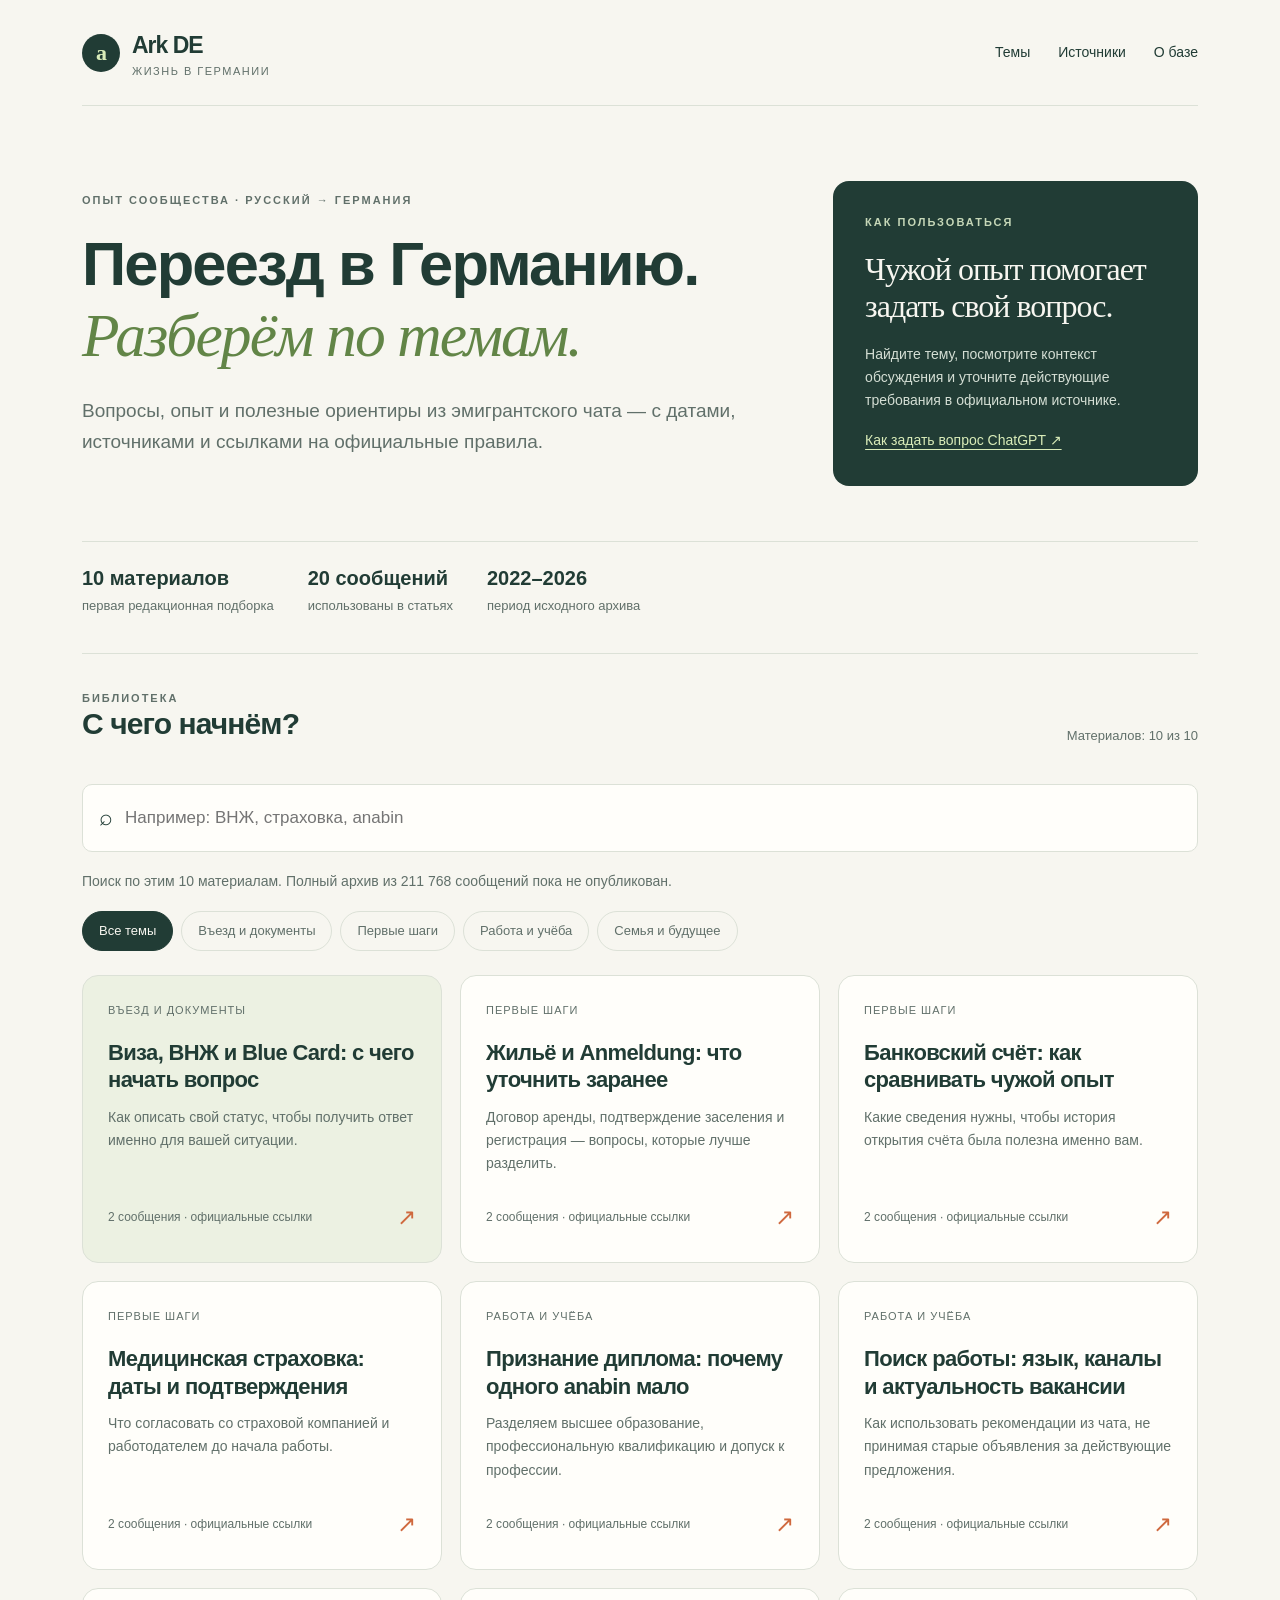
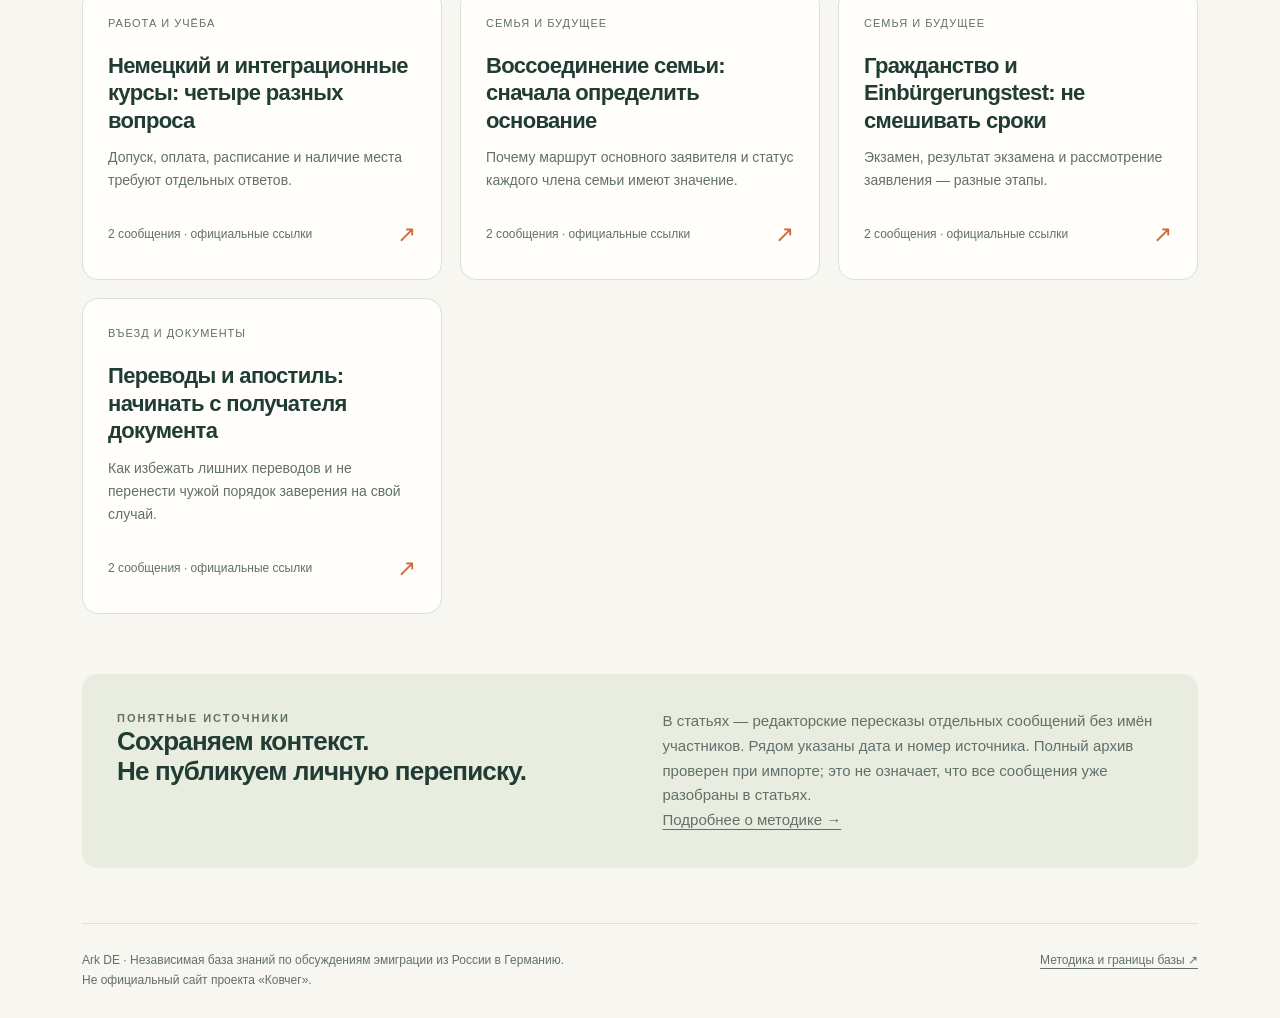
==== docs/index.html @ 1596ff9d "Publish initial Ark DE articles, anonymized sources and static website" ====
<!doctype html><html lang="ru"><head><meta charset="utf-8"><meta name="viewport" content="width=device-width,initial-scale=1">
<title>Переезд и жизнь в Германии · Ark DE</title><meta name="description" content="Русскоязычная база знаний об эмиграции из России в Германию: 10 тем, датированные обсуждения и официальные источники."><link rel="canonical" href="https://vladdez.github.io/ark-de/">
<meta property="og:type" content="website"><meta property="og:locale" content="ru_RU"><meta property="og:site_name" content="Ark DE"><meta property="og:title" content="Переезд и жизнь в Германии"><meta property="og:description" content="Русскоязычная база знаний об эмиграции из России в Германию: 10 тем, датированные обсуждения и официальные источники."><meta property="og:url" content="https://vladdez.github.io/ark-de/"><meta name="twitter:card" content="summary"><meta name="twitter:title" content="Переезд и жизнь в Германии"><meta name="twitter:description" content="Русскоязычная база знаний об эмиграции из России в Германию: 10 тем, датированные обсуждения и официальные источники.">
<meta name="theme-color" content="#213c35"><link rel="stylesheet" href="assets/site.css"><script src="assets/site.js" defer></script></head><body>
<a class="skip" href="#main">К содержанию</a><div class="wrap"><header class="header"><a class="brand" href="index.html"><span class="brandmark" aria-hidden="true">a</span><span>Ark DE<small>Жизнь в Германии</small></span></a><nav aria-label="Основная навигация"><a href="index.html#topics">Темы</a><a href="sources/index.html">Источники</a><a href="about/index.html">О базе</a></nav></header>
<main id="main"><section class="hero"><div><div class="eyebrow">Опыт сообщества · Русский → Германия</div><h1>Переезд в Германию.<br><em>Разберём по темам.</em></h1><p class="lead">Вопросы, опыт и полезные ориентиры из эмигрантского чата — с датами, источниками и ссылками на официальные правила.</p></div><aside class="hero-note"><div class="eyebrow">Как пользоваться</div><h2>Чужой опыт помогает<br>задать свой вопрос.</h2><p>Найдите тему, посмотрите контекст обсуждения и уточните действующие требования в официальном источнике.</p><a href="about/index.html#ask">Как задать вопрос ChatGPT ↗</a></aside></section>
<div class="stats"><div><strong>10 материалов</strong>первая редакционная подборка</div><div><strong>20 сообщений</strong>использованы в статьях</div><div><strong>2022–2026</strong>период исходного архива</div></div>
<section class="catalogue" id="topics"><div class="section-heading"><div><div class="eyebrow">Библиотека</div><h2>С чего начнём?</h2></div><p id="result-count" role="status" aria-live="polite">Материалов: 10 из 10</p></div>
<label for="search" class="sr-only">Поиск по опубликованным материалам</label><div class="searchbox"><span aria-hidden="true">⌕</span><input id="search" type="search" placeholder="Например: ВНЖ, страховка, anabin" autocomplete="off"><button id="clear-search" type="button" hidden>Очистить</button></div><p class="note">Поиск по этим 10 материалам. Полный архив из 211 768 сообщений пока не опубликован.</p><div class="filters" aria-label="Фильтр по теме"><button type="button" data-filter="" aria-pressed="true">Все темы</button><button type="button" data-filter="Въезд и документы" aria-pressed="false">Въезд и документы</button><button type="button" data-filter="Первые шаги" aria-pressed="false">Первые шаги</button><button type="button" data-filter="Работа и учёба" aria-pressed="false">Работа и учёба</button><button type="button" data-filter="Семья и будущее" aria-pressed="false">Семья и будущее</button></div><noscript><p class="note">Для поиска включите JavaScript. Все статьи доступны по ссылкам ниже.</p></noscript><div class="cards"><a class="card" href="visa-and-residence/index.html" data-category="Въезд и документы" data-search="Виза, ВНЖ и Blue Card: с чего начать вопрос Как описать свой статус, чтобы получить ответ именно для вашей ситуации. виза внж blue card blaue karte Aufenthaltstitel Aufenthaltserlaubnis Fiktionsbescheinigung голубая карта абх Вопрос «у меня Blue Card, что делать?» стоит дополнить точным документом и действием, которое вы планируете. Эта заметка помогает сформулировать вопрос; она не определяет право на въезд или работу. Укажите цель вопроса: въезд, первая подача, продление, смена работы или поездка за пределы Германии. Запишите название действующего документа, параграф и срок действия. Не публикуйте номер документа или его фотографию с личными данными. Добавьте город и ответственное Ausländerbehörde: порядок записи и перечень запрашиваемых подтверждений нужно смотреть у своего ведомства. Сверьте требования с официальной страницей именно вашего основания пребывания. Для Blue Card используйте отдельную страницу ЕС и инструкции своего ведомства. В переписке словом «блю карта» называют разные документы. Один из участников отдельно уточняет, находится ли у человека на руках виза или уже карточка ВНЖ. Без этого уточнения ответ о продлении может относиться к другой ситуации. В другой ветке участники обсуждают разницу между основанием пребывания и документами, которыми его подтверждают. Полезный вывод из этой ветки — переписывать точное название документа, а не только разговорное название статуса."><span class="category">Въезд и документы</span><h3>Виза, ВНЖ и Blue Card: с чего начать вопрос</h3><p>Как описать свой статус, чтобы получить ответ именно для вашей ситуации.</p><span class="card-foot"><span>2 сообщения · официальные ссылки</span><span class="arrow" aria-hidden="true">↗</span></span></a><a class="card" href="housing-and-anmeldung/index.html" data-category="Первые шаги" data-search="Жильё и Anmeldung: что уточнить заранее Договор аренды, подтверждение заселения и регистрация — вопросы, которые лучше разделить. жилье жильё аренда квартира anmeldung прописка регистрация Wohnungsgeberbestätigung саблет sublet Берлинский Welcome Center объясняет, что Wohnungsgeberbestätigung подтверждает заселение и используется при регистрации адреса. Это хороший ориентир для терминов; местную процедуру проверяйте по месту проживания. До заключения договора уточните, кто предоставит Wohnungsgeberbestätigung после фактического заселения. Проверьте, какие проживающие будут указаны в подтверждении и соответствует ли дата реальному въезду. Откройте страницу Anmeldung своего муниципалитета: найдите перечень документов и способ записи. Если документы не выдают или случай нестандартный, опишите ситуацию непосредственно в Bürgeramt; не подменяйте подтверждение предположением из чата. В чате есть вопрос о регистрации при субаренде, когда подтверждение заселения не предоставляют. Наличие договора и возможность получить Wohnungsgeberbestätigung обсуждаются как отдельные вопросы. Другая ветка касается регистрации членов семьи в арендованной квартире: участники уточняют, кто выдаёт подтверждение и кто должен быть в нём указан. Ответ из одной семейной ситуации нельзя автоматически переносить на другую."><span class="category">Первые шаги</span><h3>Жильё и Anmeldung: что уточнить заранее</h3><p>Договор аренды, подтверждение заселения и регистрация — вопросы, которые лучше разделить.</p><span class="card-foot"><span>2 сообщения · официальные ссылки</span><span class="arrow" aria-hidden="true">↗</span></span></a><a class="card" href="bank-account/index.html" data-category="Первые шаги" data-search="Банковский счёт: как сравнивать чужой опыт Какие сведения нужны, чтобы история открытия счёта была полезна именно вам. банк счет счёт girokonto basiskonto sperrkonto банковский российский паспорт деньги перевод BaFin описывает Basiskonto как счёт с базовыми платёжными функциями. Возможность получить конкретный продукт и причины отказа нужно рассматривать по актуальным условиям; старая история успешного открытия не является гарантией. Назовите нужный продукт: обычный платёжный счёт, Basiskonto или блокированный счёт для конкретной процедуры. Сравнивайте истории с учётом даты, банка, способа подачи, гражданства, страны проживания и имеющихся документов. Запросите у банка действующий перечень документов, тариф и порядок подтверждения личности. Если получен отказ, сохраните его формулировку. Для вопроса о Basiskonto отдельно изучите информацию BaFin, а не только отзывы об обычных счетах. В обсуждении ноября 2026 года предлагают уточнять условия в другом отделении или банке. Это совет участника, а не подтверждение, что конкретный банк принимает всех заявителей с одинаковым статусом. В ранней ветке человек спрашивает, как оплачивать аренду до открытия счёта, когда ещё нет части местных документов. Вопрос о временном способе оплаты отличается от вопроса о постоянном банковском обслуживании."><span class="category">Первые шаги</span><h3>Банковский счёт: как сравнивать чужой опыт</h3><p>Какие сведения нужны, чтобы история открытия счёта была полезна именно вам.</p><span class="card-foot"><span>2 сообщения · официальные ссылки</span><span class="arrow" aria-hidden="true">↗</span></span></a><a class="card" href="health-insurance/index.html" data-category="Первые шаги" data-search="Медицинская страховка: даты и подтверждения Что согласовать со страховой компанией и работодателем до начала работы. страховка страхование медицинская krankenkasse GKV PKV TK AOK Mitgliedsbescheinigung Официальный портал Make it in Germany отдельно обращает внимание на непрерывность покрытия при переезде. Сообщение участника о своей страховке не устанавливает условия приёма для другого человека. Уточните точное название страхового продукта и основание для оформления у самой страховой компании. Сопоставьте три даты: въезд, начало работы и начало страхового покрытия. Попросите работодателя назвать необходимое подтверждение, а страховую компанию — объяснить порядок его выдачи. Получите письменный ответ о покрытии периода между приездом и началом основной страховки, если такой промежуток есть. В одной ветке обсуждение упирается в название вида страхования: участник предлагает уточнить, идёт ли речь о добровольном членстве в государственной системе. Это показывает, почему общего слова «страховка» бывает недостаточно. В другой ветке отдел кадров просит Mitgliedsbescheinigung, а заявитель пытается понять, кто оформляет страховку и с какой даты она начнётся. Участники дают разные объяснения процесса."><span class="category">Первые шаги</span><h3>Медицинская страховка: даты и подтверждения</h3><p>Что согласовать со страховой компанией и работодателем до начала работы.</p><span class="card-foot"><span>2 сообщения · официальные ссылки</span><span class="arrow" aria-hidden="true">↗</span></span></a><a class="card" href="qualification-recognition/index.html" data-category="Работа и учёба" data-search="Признание диплома: почему одного anabin мало Разделяем высшее образование, профессиональную квалификацию и допуск к профессии. диплом признание anabin anerkennung ZAB вуз колледж профессия образование H+ Официальный портал различает регулируемые и нерегулируемые профессии. Для регулируемых профессий признание квалификации имеет самостоятельное значение. Наличие вуза в базе нельзя считать универсальным ответом на все вопросы о признании. Определите, какой документ у вас есть: диплом вуза, профессиональное образование или другая квалификация. Уточните, для чего требуется подтверждение: для визы, работодателя, поступления или допуска к профессии. Найдите свою профессию на официальном портале Anerkennung in Deutschland и ответственное ведомство. Запросите перечень документов для своего случая до оплаты переводов и заверений. Участник пишет, что его диплом есть в anabin, но для регулируемой профессии всё равно понадобилась процедура признания. В этой же ветке уточняют, что ответственное ведомство зависит от специальности и земли. В другой ветке совет проверить anabin не отвечает на исходный вопрос о среднем профессиональном образовании: собеседник замечает, что ищет информацию о колледже, а не о вузе."><span class="category">Работа и учёба</span><h3>Признание диплома: почему одного anabin мало</h3><p>Разделяем высшее образование, профессиональную квалификацию и допуск к профессии.</p><span class="card-foot"><span>2 сообщения · официальные ссылки</span><span class="arrow" aria-hidden="true">↗</span></span></a><a class="card" href="job-search/index.html" data-category="Работа и учёба" data-search="Поиск работы: язык, каналы и актуальность вакансии Как использовать рекомендации из чата, не принимая старые объявления за действующие предложения. работа вакансии jobsuche bewerbung резюме английский немецкий трудоустройство Bundesagentur für Arbeit перечисляет разные каналы поиска, включая собственную Jobsuche и сайты компаний. Архив чата полезен для идей и контекста; актуальную вакансию нужно проверять отдельно. Укажите профессию, регион, рабочие языки и ограничения по занятости в вашем документе. Проверьте вакансию на сайте работодателя и дату последнего обновления. Используйте несколько каналов: официальный поиск вакансий, сайты работодателей и подходящие локальные объявления. Ведите список откликов: ссылка, дата, требования к языку и следующий шаг. Не считайте отсутствие ответа достаточным объяснением причины отказа. В ответ на вопрос о работе с ограниченным немецким предлагают смотреть объявления непосредственно в магазинах и кафе и спрашивать о возможностях на месте. Это дополнительный канал поиска из обсуждения, а не обещание трудоустройства. В другой ветке участник рассказывает, что обсуждаемая вакансия уже закрыта, и делится опытом формально опубликованного предложения. Такие сообщения помогают помнить о дате объявления, но не доказывают, что любая вакансия без ответа является фиктивной."><span class="category">Работа и учёба</span><h3>Поиск работы: язык, каналы и актуальность вакансии</h3><p>Как использовать рекомендации из чата, не принимая старые объявления за действующие предложения.</p><span class="card-foot"><span>2 сообщения · официальные ссылки</span><span class="arrow" aria-hidden="true">↗</span></span></a><a class="card" href="german-courses/index.html" data-category="Работа и учёба" data-search="Немецкий и интеграционные курсы: четыре разных вопроса Допуск, оплата, расписание и наличие места требуют отдельных ответов. немецкий язык курсы integrationskurs bamf интеграционные вечерние обучение B1 B2 Полезный вопрос организатору курса должен включать ваш статус, уровень языка, доступное расписание и вопрос об оплате. Ответ «курсы есть» не закрывает эти четыре пункта. Проверьте условия допуска к курсу для вашего статуса по информации BAMF. Отдельно выясните размер оплаты и применимые основания освобождения: это не тот же вопрос, что допуск. Уточните у организатора наличие мест, расписание, вступительное тестирование и возможность совмещать курс с работой. Скачивайте форму с актуальной страницы BAMF, а не из старого вложения в переписке. В обсуждении совмещения полной занятости с изучением языка участники ссылаются на интеграционные курсы и заявление BAMF. Затем возникают отдельные вопросы: куда подавать заявление, платно ли обучение и какое обоснование указать. В более позднем сообщении снова публикуется ссылка на форму заявления BAMF. Наличие формы помогает найти процедуру, но само по себе не подтверждает допуск или освобождение от оплаты."><span class="category">Работа и учёба</span><h3>Немецкий и интеграционные курсы: четыре разных вопроса</h3><p>Допуск, оплата, расписание и наличие места требуют отдельных ответов.</p><span class="card-foot"><span>2 сообщения · официальные ссылки</span><span class="arrow" aria-hidden="true">↗</span></span></a><a class="card" href="family-reunification/index.html" data-category="Семья и будущее" data-search="Воссоединение семьи: сначала определить основание Почему маршрут основного заявителя и статус каждого члена семьи имеют значение. семья воссоединение супруг супруги дети familiennachzug family reunification Слово «воссоединение» не описывает все условия конкретного маршрута. Для вопроса нужны статус приглашающего, отношения между заявителями и место подачи; личные номера документов для этого не нужны. Определите точное основание и документ человека, к которому планируется переезд. Уточните состав семьи и какие документы подтверждают отношения в вашей процедуре. Откройте требования компетентного консульства и отдельно информацию для соответствующего типа воссоединения. Если рассматривается смена основания, сравните требования и последствия с ведомством или профильным консультантом до принятия решения. В раннем вопросе участник пытается понять, что означает «супруг плюс воссоединение» применительно к переезду на языковые курсы. Ответ направляет к перечню документов посольства, а не к универсальному пакету из чата. Другая дискуссия сравнивает сохранение семейного основания и переход на собственное рабочее основание после трудоустройства. В ней обсуждаются независимость статуса и дальнейшие планы; это не готовая рекомендация менять документ."><span class="category">Семья и будущее</span><h3>Воссоединение семьи: сначала определить основание</h3><p>Почему маршрут основного заявителя и статус каждого члена семьи имеют значение.</p><span class="card-foot"><span>2 сообщения · официальные ссылки</span><span class="arrow" aria-hidden="true">↗</span></span></a><a class="card" href="citizenship-and-test/index.html" data-category="Семья и будущее" data-search="Гражданство и Einbürgerungstest: не смешивать сроки Экзамен, результат экзамена и рассмотрение заявления — разные этапы. гражданство einbürgerung einbuergerung test тест натурализация паспорт сроки Сравнивайте сроки только внутри одного этапа и с учётом даты сообщения. Из ответа «результат пришёл за месяц» нельзя вывести срок выдачи гражданства или обещание для следующей сдачи. Назовите процедуру, о которой спрашиваете, и орган, который рассматривает дело. Разделите ожидание записи на тест, получение результата и рассмотрение заявления о гражданстве. Спросите экзаменационный центр о порядке выдачи результата и способе уточнения его статуса. Используйте официальный каталог BAMF для подготовки; действующие условия гражданства проверяйте у компетентного ведомства. В одной ветке участник предупреждает, что статистику приобретения гражданства по заявлению в особой процедуре нельзя смешивать со статистикой натурализации. Одинаковое слово «гражданство» может скрывать разные основания. В другой ветке спрашивают о времени получения результата Einbürgerungstest и возможности записи в другом регионе. Ответ участника о сроке является отдельным наблюдением, а не обещанием экзаменационного центра."><span class="category">Семья и будущее</span><h3>Гражданство и Einbürgerungstest: не смешивать сроки</h3><p>Экзамен, результат экзамена и рассмотрение заявления — разные этапы.</p><span class="card-foot"><span>2 сообщения · официальные ссылки</span><span class="arrow" aria-hidden="true">↗</span></span></a><a class="card" href="translations-and-apostille/index.html" data-category="Въезд и документы" data-search="Переводы и апостиль: начинать с получателя документа Как избежать лишних переводов и не перенести чужой порядок заверения на свой случай. перевод апостиль заверение нотариус документы диплом свидетельство консульство переводчик В FAQ германского посольства в Москве отдельно описаны апостиль и перевод; при наличии апостиля требуется перевод и его содержания. Используйте памятку своей процедуры: требования одного получателя не становятся универсальным правилом. Определите получателя: конкретное консульство, ведомство признания, университет или другой орган. Найдите перечень документов для нужной процедуры и проверьте дату его обновления. Уточните, нужен ли апостиль, на каком документе, кто вправе сделать перевод и какое заверение принимается. Проверьте, должен ли перевод включать апостиль. Согласуйте последовательность действий до заказа услуг. В переписке о визе участники спорят, на что должен ставиться апостиль и что переводить. Один ответ ссылается на памятку консульства, но сопровождается личным опытом оформления другого набора документов. В другом обсуждении речь идёт о переводе, сделанном в одной стране для подачи в другой. Предлагаемые участниками общие правила нельзя применять без проверки у принимающего учреждения."><span class="category">Въезд и документы</span><h3>Переводы и апостиль: начинать с получателя документа</h3><p>Как избежать лишних переводов и не перенести чужой порядок заверения на свой случай.</p><span class="card-foot"><span>2 сообщения · официальные ссылки</span><span class="arrow" aria-hidden="true">↗</span></span></a></div><div id="empty" class="empty" hidden><h3>Пока нет такого материала</h3><p>Попробуйте другое слово или сбросьте фильтр.</p><button class="copy" id="reset-filters" type="button">Сбросить поиск</button></div></section>
<section class="banner"><div><div class="eyebrow">Понятные источники</div><h2>Сохраняем контекст.<br>Не публикуем личную переписку.</h2></div><div><p>В статьях — редакторские пересказы отдельных сообщений без имён участников. Рядом указаны дата и номер источника. Полный архив проверен при импорте; это не означает, что все сообщения уже разобраны в статьях.</p><p><a href="about/index.html">Подробнее о методике →</a></p></div></section></main><footer class="footer"><p>Ark DE · Независимая база знаний по обсуждениям эмиграции из России в Германию.<br>Не официальный сайт проекта «Ковчег».</p><a href="about/index.html">Методика и границы базы ↗</a></footer></div></body></html>
---- docs/assets/site.css ----
:root{--ink:#213c35;--muted:#61706a;--paper:#f7f6f0;--white:#fffefa;--line:#dce1d7;--accent:#d9ecb9;--orange:#cf693e;--radius:16px}*{box-sizing:border-box}html{scroll-behavior:smooth;scroll-padding-top:24px}body{margin:0;background:var(--paper);color:var(--ink);font:17px/1.65 -apple-system,BlinkMacSystemFont,"Segoe UI",sans-serif}a{color:inherit;text-underline-offset:4px}a:hover{color:#527d31}button,input{font:inherit}button{cursor:pointer}a:focus-visible,button:focus-visible,input:focus-visible,summary:focus-visible{outline:3px solid #cc6b3d;outline-offset:4px}.wrap{max-width:1180px;margin:auto;padding:0 32px}.skip{position:absolute;top:-100px;left:12px;background:var(--white);z-index:10;padding:12px}.skip:focus{top:12px}.header{display:flex;align-items:center;justify-content:space-between;gap:30px;padding:27px 0;border-bottom:1px solid var(--line)}.brand{display:flex;align-items:center;gap:12px;text-decoration:none;font-size:23px;font-weight:750;letter-spacing:-1px}.brandmark{display:grid;place-items:center;width:38px;height:38px;background:var(--ink);color:var(--accent);border-radius:50%;font:700 22px Georgia,serif}.brand small{display:block;font:11px/1.2 sans-serif;letter-spacing:1.5px;text-transform:uppercase;color:var(--muted)}nav{display:flex;gap:28px;font-size:14px}nav a{text-decoration:none}.hero{display:grid;grid-template-columns:1.4fr .75fr;gap:70px;align-items:center;padding:75px 0 55px}.eyebrow{font-size:11px;font-weight:750;letter-spacing:2px;text-transform:uppercase;color:var(--muted)}h1,h2,h3{line-height:1.15;letter-spacing:-.03em}h1{font-size:clamp(36px,4.8vw,66px);font-weight:620;margin:20px 0 24px;max-width:800px}h1 em{font-family:Georgia,serif;font-weight:400;color:#628547}h2{font-size:30px;margin:0 0 18px}h3{font-size:23px;margin:12px 0 18px}.lead{font-size:19px;max-width:660px;color:var(--muted)}.hero-note{background:var(--ink);border-radius:var(--radius);padding:32px;color:var(--paper);position:relative}.hero-note .eyebrow{color:#c6d7b8}.hero-note h2{font:normal 32px/1.15 Georgia,serif;letter-spacing:-1px;margin-top:20px}.hero-note p{font-size:14px;color:#d4ded4}.hero-note a{font-size:14px;color:var(--accent)}.stats{display:flex;gap:34px;border-top:1px solid var(--line);padding:20px 0 36px;color:var(--muted);font-size:13px}.stats strong{font-size:20px;color:var(--ink);display:block}.catalogue{padding:35px 0 60px;border-top:1px solid var(--line)}.section-heading{display:flex;align-items:end;justify-content:space-between;gap:20px;margin-bottom:25px}.section-heading p{font-size:13px;color:var(--muted)}.searchbox{background:var(--white);border:1px solid var(--line);border-radius:10px;display:flex;align-items:center;margin:12px 0 18px;padding:4px 16px}.searchbox span{font-size:23px;margin-right:12px}.searchbox input{width:100%;border:0;background:transparent;padding:15px 0;outline:none;color:var(--ink)}.searchbox button{border:0;background:none;font-size:14px;color:var(--muted);padding:10px}.filters{display:flex;gap:8px;flex-wrap:wrap;margin:18px 0 24px}.filters button{border:1px solid var(--line);background:transparent;border-radius:30px;padding:8px 16px;font-size:13px;color:var(--muted)}.filters button[aria-pressed=true]{background:var(--ink);border-color:var(--ink);color:var(--paper)}.cards{display:grid;grid-template-columns:repeat(3,minmax(0,1fr));gap:18px}.card{position:relative;display:flex;flex-direction:column;min-height:285px;background:var(--white);border:1px solid var(--line);border-radius:var(--radius);padding:25px;text-decoration:none;transition:transform .15s,border-color .15s}.card:hover{transform:translateY(-3px);border-color:#8b9d7e;color:var(--ink)}.card .category{font-size:11px;text-transform:uppercase;letter-spacing:1px;color:var(--muted)}.card h3{font-size:22px;font-weight:620;line-height:1.25;margin:20px 0 12px}.card p{font-size:14px;color:var(--muted);margin:0 0 24px}.card-foot{display:flex;justify-content:space-between;align-items:center;font-size:12px;margin-top:auto;color:var(--muted)}.arrow{font-size:23px;color:var(--orange)}.card:first-child{background:#ecf1e2}.empty{padding:30px;border:1px dashed var(--line);border-radius:12px}.banner{display:grid;grid-template-columns:1fr 1fr;gap:45px;border-radius:var(--radius);padding:35px;background:#e9eddf;margin-bottom:55px}.banner p{margin:0;color:var(--muted);font-size:15px}.banner h2{font-size:26px}.footer{display:flex;justify-content:space-between;gap:25px;padding:27px 0;border-top:1px solid var(--line);font-size:12px;color:var(--muted)}.footer p{margin:0;max-width:650px}.breadcrumbs{font-size:13px;color:var(--muted);margin:35px 0 25px}.article-head{max-width:920px;margin:25px 0 35px}.article-head h1{font-size:clamp(34px,4.2vw,54px)}.meta{font-size:13px;color:var(--muted);margin-top:20px}.layout{display:grid;grid-template-columns:minmax(0,760px) 250px;gap:55px;padding:10px 0 65px;align-items:start}.prose h2{font-size:28px;margin:38px 0 17px}.prose p{margin:0 0 20px}.prose li{margin-bottom:14px}.prose ol,.prose ul{padding-left:25px}.callout{background:#e9eddf;border-radius:12px;padding:24px;margin:25px 0}.callout p:last-child{margin-bottom:0}.note{font-size:14px;color:var(--muted)}.source-link{white-space:nowrap;font-size:12px;margin-left:6px;color:#617443}.toc{position:sticky;top:25px;border-top:2px solid var(--ink);padding-top:20px;font-size:14px}.toc a{display:block;margin:12px 0}.toc .note{font-size:12px}.resources{list-style:none;padding:0!important}.resources li{border-top:1px solid var(--line);padding:14px 0;margin:0}.resources a{font-size:15px}.sources-grid{display:grid;grid-template-columns:1fr 1fr;gap:20px;padding:25px 0 60px}.source{background:var(--white);border:1px solid var(--line);border-radius:12px;padding:25px;scroll-margin-top:25px}.source:target{outline:2px solid var(--orange)}.source h2{font-size:20px}.source p{font-size:15px}.source .note{font-size:12px;overflow-wrap:anywhere}.source details{font-size:12px;color:var(--muted)}.source code{overflow-wrap:anywhere}.badge{display:inline-block;font-size:11px;padding:3px 9px;background:#e9eddf;border-radius:5px}.copy{padding:12px 18px;border:0;border-radius:8px;background:var(--ink);color:var(--paper);font-size:14px}.prompt{font-size:14px;line-height:1.7;white-space:pre-wrap;background:var(--white);border:1px solid var(--line);padding:20px;border-radius:10px;overflow-wrap:anywhere}.sr-only{position:absolute;width:1px;height:1px;margin:-1px;overflow:hidden;clip:rect(0,0,0,0)}[hidden]{display:none!important}@media(max-width:950px){.hero{gap:30px}.cards{grid-template-columns:repeat(2,minmax(0,1fr))}.layout{grid-template-columns:minmax(0,1fr) 190px;gap:30px}.wrap{padding:0 24px}}@media(max-width:650px){body{font-size:16px}.wrap{padding:0 19px}.header{align-items:flex-start;gap:16px;padding:20px 0}nav{gap:14px;font-size:12px;flex-wrap:wrap;justify-content:flex-end;max-width:180px}.brand{font-size:21px}.brand small{font-size:9px}.hero{grid-template-columns:1fr;padding:40px 0 30px;gap:24px}.hero-note{padding:24px}.hero-note h2{font-size:28px}.lead{font-size:17px}.stats{gap:22px;flex-wrap:wrap}.stats strong{font-size:18px}.cards,.sources-grid,.banner,.layout{grid-template-columns:1fr}.card{min-height:240px}.section-heading{align-items:start;flex-direction:column;gap:0}.section-heading p{margin-top:0}.banner{gap:14px;padding:25px}.footer{flex-direction:column}.toc{position:static;grid-row:1}.toc a{display:inline-block;margin-right:15px}.toc .note{display:none}.article-head h1{font-size:35px}.filters button{padding:8px 11px}.searchbox{padding:4px 10px}.searchbox input{font-size:15px}}@media(prefers-reduced-motion:reduce){html{scroll-behavior:auto}.card{transition:none}}
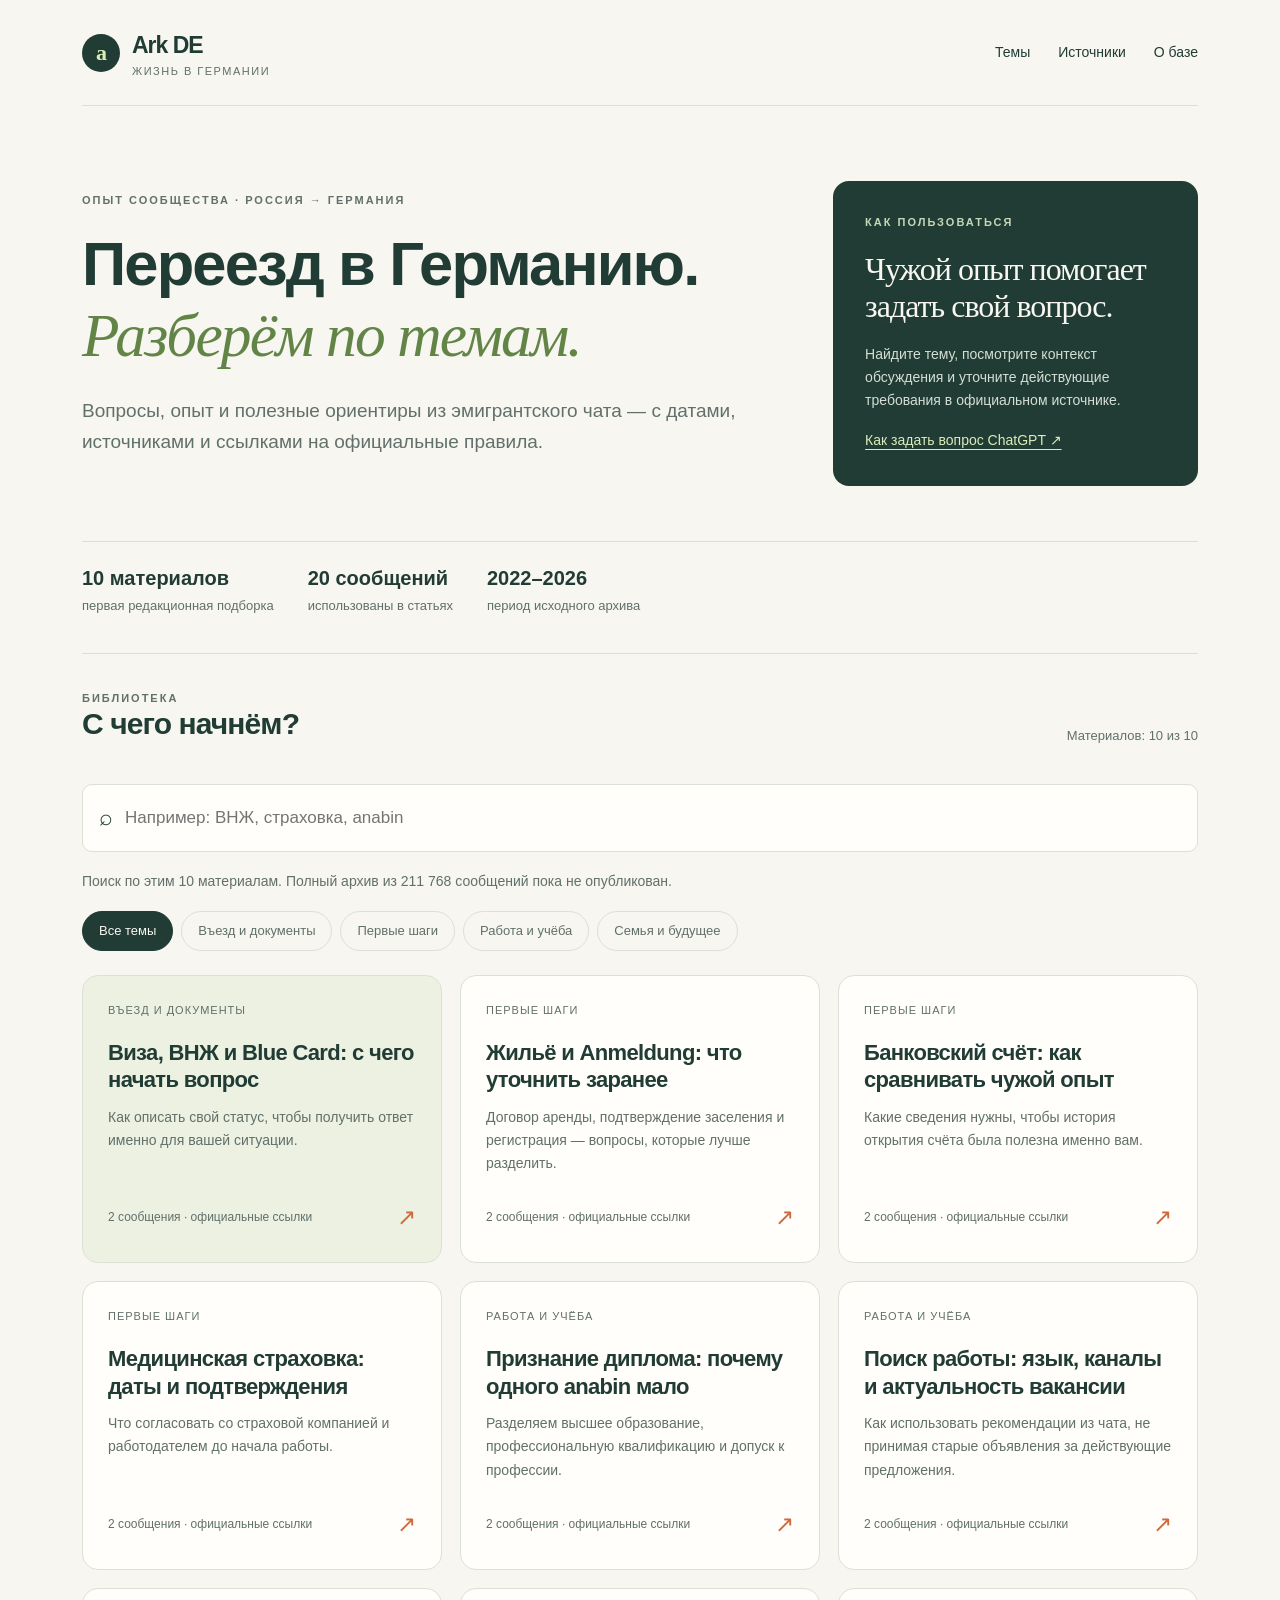
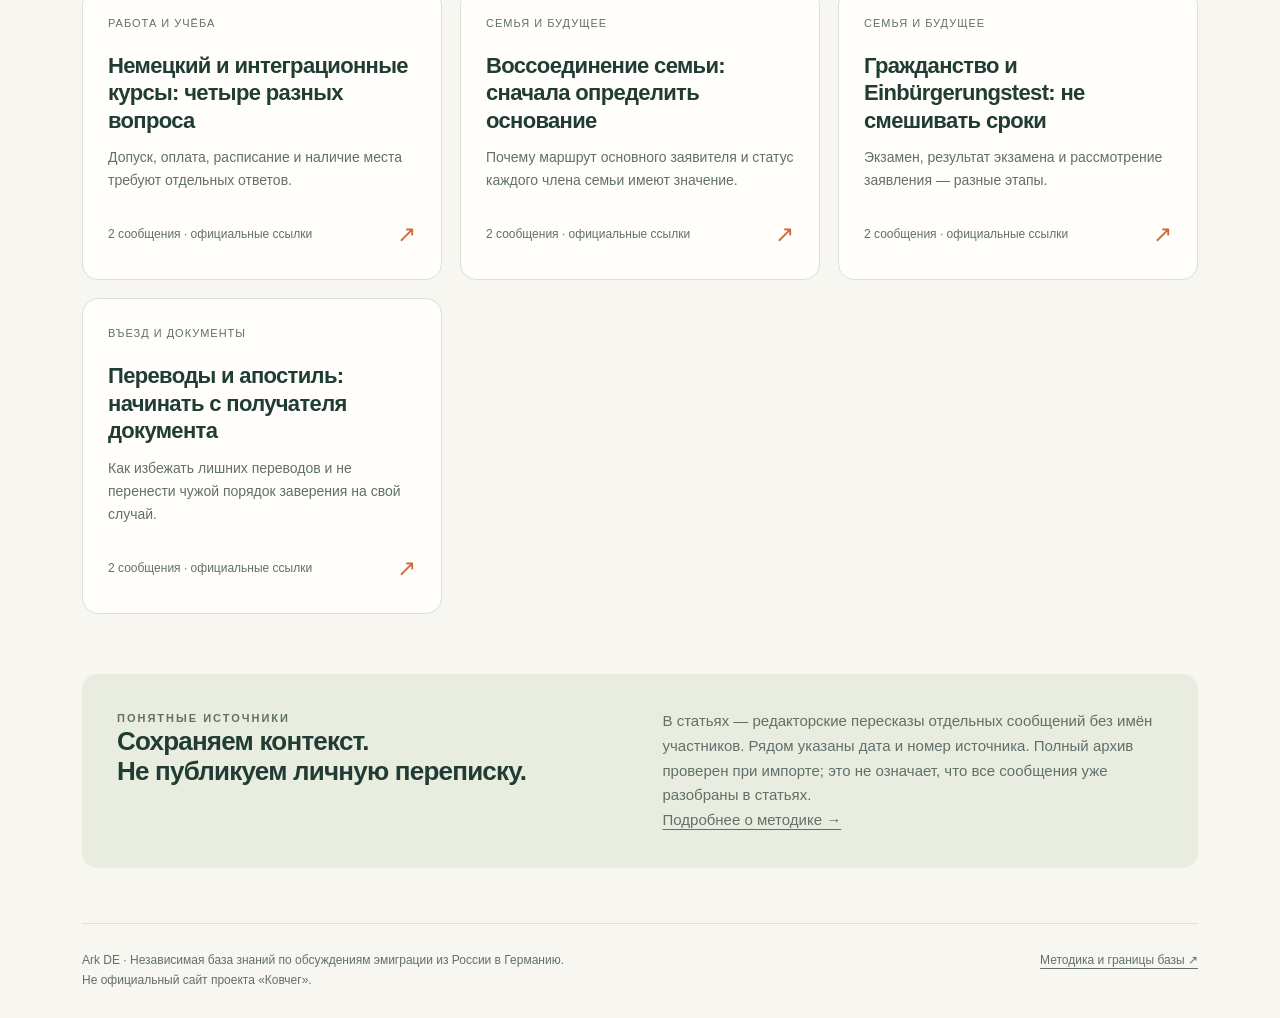
==== commit c70e6607: "Clarify homepage migration route label" ====
--- a/docs/index.html
+++ b/docs/index.html
@@ -3,7 +3,7 @@
 <meta property="og:type" content="website"><meta property="og:locale" content="ru_RU"><meta property="og:site_name" content="Ark DE"><meta property="og:title" content="Переезд и жизнь в Германии"><meta property="og:description" content="Русскоязычная база знаний об эмиграции из России в Германию: 10 тем, датированные обсуждения и официальные источники."><meta property="og:url" content="https://vladdez.github.io/ark-de/"><meta name="twitter:card" content="summary"><meta name="twitter:title" content="Переезд и жизнь в Германии"><meta name="twitter:description" content="Русскоязычная база знаний об эмиграции из России в Германию: 10 тем, датированные обсуждения и официальные источники.">
 <meta name="theme-color" content="#213c35"><link rel="stylesheet" href="assets/site.css"><script src="assets/site.js" defer></script></head><body>
 <a class="skip" href="#main">К содержанию</a><div class="wrap"><header class="header"><a class="brand" href="index.html"><span class="brandmark" aria-hidden="true">a</span><span>Ark DE<small>Жизнь в Германии</small></span></a><nav aria-label="Основная навигация"><a href="index.html#topics">Темы</a><a href="sources/index.html">Источники</a><a href="about/index.html">О базе</a></nav></header>
-<main id="main"><section class="hero"><div><div class="eyebrow">Опыт сообщества · Русский → Германия</div><h1>Переезд в Германию.<br><em>Разберём по темам.</em></h1><p class="lead">Вопросы, опыт и полезные ориентиры из эмигрантского чата — с датами, источниками и ссылками на официальные правила.</p></div><aside class="hero-note"><div class="eyebrow">Как пользоваться</div><h2>Чужой опыт помогает<br>задать свой вопрос.</h2><p>Найдите тему, посмотрите контекст обсуждения и уточните действующие требования в официальном источнике.</p><a href="about/index.html#ask">Как задать вопрос ChatGPT ↗</a></aside></section>
+<main id="main"><section class="hero"><div><div class="eyebrow">Опыт сообщества · Россия → Германия</div><h1>Переезд в Германию.<br><em>Разберём по темам.</em></h1><p class="lead">Вопросы, опыт и полезные ориентиры из эмигрантского чата — с датами, источниками и ссылками на официальные правила.</p></div><aside class="hero-note"><div class="eyebrow">Как пользоваться</div><h2>Чужой опыт помогает<br>задать свой вопрос.</h2><p>Найдите тему, посмотрите контекст обсуждения и уточните действующие требования в официальном источнике.</p><a href="about/index.html#ask">Как задать вопрос ChatGPT ↗</a></aside></section>
 <div class="stats"><div><strong>10 материалов</strong>первая редакционная подборка</div><div><strong>20 сообщений</strong>использованы в статьях</div><div><strong>2022–2026</strong>период исходного архива</div></div>
 <section class="catalogue" id="topics"><div class="section-heading"><div><div class="eyebrow">Библиотека</div><h2>С чего начнём?</h2></div><p id="result-count" role="status" aria-live="polite">Материалов: 10 из 10</p></div>
 <label for="search" class="sr-only">Поиск по опубликованным материалам</label><div class="searchbox"><span aria-hidden="true">⌕</span><input id="search" type="search" placeholder="Например: ВНЖ, страховка, anabin" autocomplete="off"><button id="clear-search" type="button" hidden>Очистить</button></div><p class="note">Поиск по этим 10 материалам. Полный архив из 211 768 сообщений пока не опубликован.</p><div class="filters" aria-label="Фильтр по теме"><button type="button" data-filter="" aria-pressed="true">Все темы</button><button type="button" data-filter="Въезд и документы" aria-pressed="false">Въезд и документы</button><button type="button" data-filter="Первые шаги" aria-pressed="false">Первые шаги</button><button type="button" data-filter="Работа и учёба" aria-pressed="false">Работа и учёба</button><button type="button" data-filter="Семья и будущее" aria-pressed="false">Семья и будущее</button></div><noscript><p class="note">Для поиска включите JavaScript. Все статьи доступны по ссылкам ниже.</p></noscript><div class="cards"><a class="card" href="visa-and-residence/index.html" data-category="Въезд и документы" data-search="Виза, ВНЖ и Blue Card: с чего начать вопрос Как описать свой статус, чтобы получить ответ именно для вашей ситуации. виза внж blue card blaue karte Aufenthaltstitel Aufenthaltserlaubnis Fiktionsbescheinigung голубая карта абх Вопрос «у меня Blue Card, что делать?» стоит дополнить точным документом и действием, которое вы планируете. Эта заметка помогает сформулировать вопрос; она не определяет право на въезд или работу. Укажите цель вопроса: въезд, первая подача, продление, смена работы или поездка за пределы Германии. Запишите название действующего документа, параграф и срок действия. Не публикуйте номер документа или его фотографию с личными данными. Добавьте город и ответственное Ausländerbehörde: порядок записи и перечень запрашиваемых подтверждений нужно смотреть у своего ведомства. Сверьте требования с официальной страницей именно вашего основания пребывания. Для Blue Card используйте отдельную страницу ЕС и инструкции своего ведомства. В переписке словом «блю карта» называют разные документы. Один из участников отдельно уточняет, находится ли у человека на руках виза или уже карточка ВНЖ. Без этого уточнения ответ о продлении может относиться к другой ситуации. В другой ветке участники обсуждают разницу между основанием пребывания и документами, которыми его подтверждают. Полезный вывод из этой ветки — переписывать точное название документа, а не только разговорное название статуса."><span class="category">Въезд и документы</span><h3>Виза, ВНЖ и Blue Card: с чего начать вопрос</h3><p>Как описать свой статус, чтобы получить ответ именно для вашей ситуации.</p><span class="card-foot"><span>2 сообщения · официальные ссылки</span><span class="arrow" aria-hidden="true">↗</span></span></a><a class="card" href="housing-and-anmeldung/index.html" data-category="Первые шаги" data-search="Жильё и Anmeldung: что уточнить заранее Договор аренды, подтверждение заселения и регистрация — вопросы, которые лучше разделить. жилье жильё аренда квартира anmeldung прописка регистрация Wohnungsgeberbestätigung саблет sublet Берлинский Welcome Center объясняет, что Wohnungsgeberbestätigung подтверждает заселение и используется при регистрации адреса. Это хороший ориентир для терминов; местную процедуру проверяйте по месту проживания. До заключения договора уточните, кто предоставит Wohnungsgeberbestätigung после фактического заселения. Проверьте, какие проживающие будут указаны в подтверждении и соответствует ли дата реальному въезду. Откройте страницу Anmeldung своего муниципалитета: найдите перечень документов и способ записи. Если документы не выдают или случай нестандартный, опишите ситуацию непосредственно в Bürgeramt; не подменяйте подтверждение предположением из чата. В чате есть вопрос о регистрации при субаренде, когда подтверждение заселения не предоставляют. Наличие договора и возможность получить Wohnungsgeberbestätigung обсуждаются как отдельные вопросы. Другая ветка касается регистрации членов семьи в арендованной квартире: участники уточняют, кто выдаёт подтверждение и кто должен быть в нём указан. Ответ из одной семейной ситуации нельзя автоматически переносить на другую."><span class="category">Первые шаги</span><h3>Жильё и Anmeldung: что уточнить заранее</h3><p>Договор аренды, подтверждение заселения и регистрация — вопросы, которые лучше разделить.</p><span class="card-foot"><span>2 сообщения · официальные ссылки</span><span class="arrow" aria-hidden="true">↗</span></span></a><a class="card" href="bank-account/index.html" data-category="Первые шаги" data-search="Банковский счёт: как сравнивать чужой опыт Какие сведения нужны, чтобы история открытия счёта была полезна именно вам. банк счет счёт girokonto basiskonto sperrkonto банковский российский паспорт деньги перевод BaFin описывает Basiskonto как счёт с базовыми платёжными функциями. Возможность получить конкретный продукт и причины отказа нужно рассматривать по актуальным условиям; старая история успешного открытия не является гарантией. Назовите нужный продукт: обычный платёжный счёт, Basiskonto или блокированный счёт для конкретной процедуры. Сравнивайте истории с учётом даты, банка, способа подачи, гражданства, страны проживания и имеющихся документов. Запросите у банка действующий перечень документов, тариф и порядок подтверждения личности. Если получен отказ, сохраните его формулировку. Для вопроса о Basiskonto отдельно изучите информацию BaFin, а не только отзывы об обычных счетах. В обсуждении ноября 2026 года предлагают уточнять условия в другом отделении или банке. Это совет участника, а не подтверждение, что конкретный банк принимает всех заявителей с одинаковым статусом. В ранней ветке человек спрашивает, как оплачивать аренду до открытия счёта, когда ещё нет части местных документов. Вопрос о временном способе оплаты отличается от вопроса о постоянном банковском обслуживании."><span class="category">Первые шаги</span><h3>Банковский счёт: как сравнивать чужой опыт</h3><p>Какие сведения нужны, чтобы история открытия счёта была полезна именно вам.</p><span class="card-foot"><span>2 сообщения · официальные ссылки</span><span class="arrow" aria-hidden="true">↗</span></span></a><a class="card" href="health-insurance/index.html" data-category="Первые шаги" data-search="Медицинская страховка: даты и подтверждения Что согласовать со страховой компанией и работодателем до начала работы. страховка страхование медицинская krankenkasse GKV PKV TK AOK Mitgliedsbescheinigung Официальный портал Make it in Germany отдельно обращает внимание на непрерывность покрытия при переезде. Сообщение участника о своей страховке не устанавливает условия приёма для другого человека. Уточните точное название страхового продукта и основание для оформления у самой страховой компании. Сопоставьте три даты: въезд, начало работы и начало страхового покрытия. Попросите работодателя назвать необходимое подтверждение, а страховую компанию — объяснить порядок его выдачи. Получите письменный ответ о покрытии периода между приездом и началом основной страховки, если такой промежуток есть. В одной ветке обсуждение упирается в название вида страхования: участник предлагает уточнить, идёт ли речь о добровольном членстве в государственной системе. Это показывает, почему общего слова «страховка» бывает недостаточно. В другой ветке отдел кадров просит Mitgliedsbescheinigung, а заявитель пытается понять, кто оформляет страховку и с какой даты она начнётся. Участники дают разные объяснения процесса."><span class="category">Первые шаги</span><h3>Медицинская страховка: даты и подтверждения</h3><p>Что согласовать со страховой компанией и работодателем до начала работы.</p><span class="card-foot"><span>2 сообщения · официальные ссылки</span><span class="arrow" aria-hidden="true">↗</span></span></a><a class="card" href="qualification-recognition/index.html" data-category="Работа и учёба" data-search="Признание диплома: почему одного anabin мало Разделяем высшее образование, профессиональную квалификацию и допуск к профессии. диплом признание anabin anerkennung ZAB вуз колледж профессия образование H+ Официальный портал различает регулируемые и нерегулируемые профессии. Для регулируемых профессий признание квалификации имеет самостоятельное значение. Наличие вуза в базе нельзя считать универсальным ответом на все вопросы о признании. Определите, какой документ у вас есть: диплом вуза, профессиональное образование или другая квалификация. Уточните, для чего требуется подтверждение: для визы, работодателя, поступления или допуска к профессии. Найдите свою профессию на официальном портале Anerkennung in Deutschland и ответственное ведомство. Запросите перечень документов для своего случая до оплаты переводов и заверений. Участник пишет, что его диплом есть в anabin, но для регулируемой профессии всё равно понадобилась процедура признания. В этой же ветке уточняют, что ответственное ведомство зависит от специальности и земли. В другой ветке совет проверить anabin не отвечает на исходный вопрос о среднем профессиональном образовании: собеседник замечает, что ищет информацию о колледже, а не о вузе."><span class="category">Работа и учёба</span><h3>Признание диплома: почему одного anabin мало</h3><p>Разделяем высшее образование, профессиональную квалификацию и допуск к профессии.</p><span class="card-foot"><span>2 сообщения · официальные ссылки</span><span class="arrow" aria-hidden="true">↗</span></span></a><a class="card" href="job-search/index.html" data-category="Работа и учёба" data-search="Поиск работы: язык, каналы и актуальность вакансии Как использовать рекомендации из чата, не принимая старые объявления за действующие предложения. работа вакансии jobsuche bewerbung резюме английский немецкий трудоустройство Bundesagentur für Arbeit перечисляет разные каналы поиска, включая собственную Jobsuche и сайты компаний. Архив чата полезен для идей и контекста; актуальную вакансию нужно проверять отдельно. Укажите профессию, регион, рабочие языки и ограничения по занятости в вашем документе. Проверьте вакансию на сайте работодателя и дату последнего обновления. Используйте несколько каналов: официальный поиск вакансий, сайты работодателей и подходящие локальные объявления. Ведите список откликов: ссылка, дата, требования к языку и следующий шаг. Не считайте отсутствие ответа достаточным объяснением причины отказа. В ответ на вопрос о работе с ограниченным немецким предлагают смотреть объявления непосредственно в магазинах и кафе и спрашивать о возможностях на месте. Это дополнительный канал поиска из обсуждения, а не обещание трудоустройства. В другой ветке участник рассказывает, что обсуждаемая вакансия уже закрыта, и делится опытом формально опубликованного предложения. Такие сообщения помогают помнить о дате объявления, но не доказывают, что любая вакансия без ответа является фиктивной."><span class="category">Работа и учёба</span><h3>Поиск работы: язык, каналы и актуальность вакансии</h3><p>Как использовать рекомендации из чата, не принимая старые объявления за действующие предложения.</p><span class="card-foot"><span>2 сообщения · официальные ссылки</span><span class="arrow" aria-hidden="true">↗</span></span></a><a class="card" href="german-courses/index.html" data-category="Работа и учёба" data-search="Немецкий и интеграционные курсы: четыре разных вопроса Допуск, оплата, расписание и наличие места требуют отдельных ответов. немецкий язык курсы integrationskurs bamf интеграционные вечерние обучение B1 B2 Полезный вопрос организатору курса должен включать ваш статус, уровень языка, доступное расписание и вопрос об оплате. Ответ «курсы есть» не закрывает эти четыре пункта. Проверьте условия допуска к курсу для вашего статуса по информации BAMF. Отдельно выясните размер оплаты и применимые основания освобождения: это не тот же вопрос, что допуск. Уточните у организатора наличие мест, расписание, вступительное тестирование и возможность совмещать курс с работой. Скачивайте форму с актуальной страницы BAMF, а не из старого вложения в переписке. В обсуждении совмещения полной занятости с изучением языка участники ссылаются на интеграционные курсы и заявление BAMF. Затем возникают отдельные вопросы: куда подавать заявление, платно ли обучение и какое обоснование указать. В более позднем сообщении снова публикуется ссылка на форму заявления BAMF. Наличие формы помогает найти процедуру, но само по себе не подтверждает допуск или освобождение от оплаты."><span class="category">Работа и учёба</span><h3>Немецкий и интеграционные курсы: четыре разных вопроса</h3><p>Допуск, оплата, расписание и наличие места требуют отдельных ответов.</p><span class="card-foot"><span>2 сообщения · официальные ссылки</span><span class="arrow" aria-hidden="true">↗</span></span></a><a class="card" href="family-reunification/index.html" data-category="Семья и будущее" data-search="Воссоединение семьи: сначала определить основание Почему маршрут основного заявителя и статус каждого члена семьи имеют значение. семья воссоединение супруг супруги дети familiennachzug family reunification Слово «воссоединение» не описывает все условия конкретного маршрута. Для вопроса нужны статус приглашающего, отношения между заявителями и место подачи; личные номера документов для этого не нужны. Определите точное основание и документ человека, к которому планируется переезд. Уточните состав семьи и какие документы подтверждают отношения в вашей процедуре. Откройте требования компетентного консульства и отдельно информацию для соответствующего типа воссоединения. Если рассматривается смена основания, сравните требования и последствия с ведомством или профильным консультантом до принятия решения. В раннем вопросе участник пытается понять, что означает «супруг плюс воссоединение» применительно к переезду на языковые курсы. Ответ направляет к перечню документов посольства, а не к универсальному пакету из чата. Другая дискуссия сравнивает сохранение семейного основания и переход на собственное рабочее основание после трудоустройства. В ней обсуждаются независимость статуса и дальнейшие планы; это не готовая рекомендация менять документ."><span class="category">Семья и будущее</span><h3>Воссоединение семьи: сначала определить основание</h3><p>Почему маршрут основного заявителя и статус каждого члена семьи имеют значение.</p><span class="card-foot"><span>2 сообщения · официальные ссылки</span><span class="arrow" aria-hidden="true">↗</span></span></a><a class="card" href="citizenship-and-test/index.html" data-category="Семья и будущее" data-search="Гражданство и Einbürgerungstest: не смешивать сроки Экзамен, результат экзамена и рассмотрение заявления — разные этапы. гражданство einbürgerung einbuergerung test тест натурализация паспорт сроки Сравнивайте сроки только внутри одного этапа и с учётом даты сообщения. Из ответа «результат пришёл за месяц» нельзя вывести срок выдачи гражданства или обещание для следующей сдачи. Назовите процедуру, о которой спрашиваете, и орган, который рассматривает дело. Разделите ожидание записи на тест, получение результата и рассмотрение заявления о гражданстве. Спросите экзаменационный центр о порядке выдачи результата и способе уточнения его статуса. Используйте официальный каталог BAMF для подготовки; действующие условия гражданства проверяйте у компетентного ведомства. В одной ветке участник предупреждает, что статистику приобретения гражданства по заявлению в особой процедуре нельзя смешивать со статистикой натурализации. Одинаковое слово «гражданство» может скрывать разные основания. В другой ветке спрашивают о времени получения результата Einbürgerungstest и возможности записи в другом регионе. Ответ участника о сроке является отдельным наблюдением, а не обещанием экзаменационного центра."><span class="category">Семья и будущее</span><h3>Гражданство и Einbürgerungstest: не смешивать сроки</h3><p>Экзамен, результат экзамена и рассмотрение заявления — разные этапы.</p><span class="card-foot"><span>2 сообщения · официальные ссылки</span><span class="arrow" aria-hidden="true">↗</span></span></a><a class="card" href="translations-and-apostille/index.html" data-category="Въезд и документы" data-search="Переводы и апостиль: начинать с получателя документа Как избежать лишних переводов и не перенести чужой порядок заверения на свой случай. перевод апостиль заверение нотариус документы диплом свидетельство консульство переводчик В FAQ германского посольства в Москве отдельно описаны апостиль и перевод; при наличии апостиля требуется перевод и его содержания. Используйте памятку своей процедуры: требования одного получателя не становятся универсальным правилом. Определите получателя: конкретное консульство, ведомство признания, университет или другой орган. Найдите перечень документов для нужной процедуры и проверьте дату его обновления. Уточните, нужен ли апостиль, на каком документе, кто вправе сделать перевод и какое заверение принимается. Проверьте, должен ли перевод включать апостиль. Согласуйте последовательность действий до заказа услуг. В переписке о визе участники спорят, на что должен ставиться апостиль и что переводить. Один ответ ссылается на памятку консульства, но сопровождается личным опытом оформления другого набора документов. В другом обсуждении речь идёт о переводе, сделанном в одной стране для подачи в другой. Предлагаемые участниками общие правила нельзя применять без проверки у принимающего учреждения."><span class="category">Въезд и документы</span><h3>Переводы и апостиль: начинать с получателя документа</h3><p>Как избежать лишних переводов и не перенести чужой порядок заверения на свой случай.</p><span class="card-foot"><span>2 сообщения · официальные ссылки</span><span class="arrow" aria-hidden="true">↗</span></span></a></div><div id="empty" class="empty" hidden><h3>Пока нет такого материала</h3><p>Попробуйте другое слово или сбросьте фильтр.</p><button class="copy" id="reset-filters" type="button">Сбросить поиск</button></div></section>
